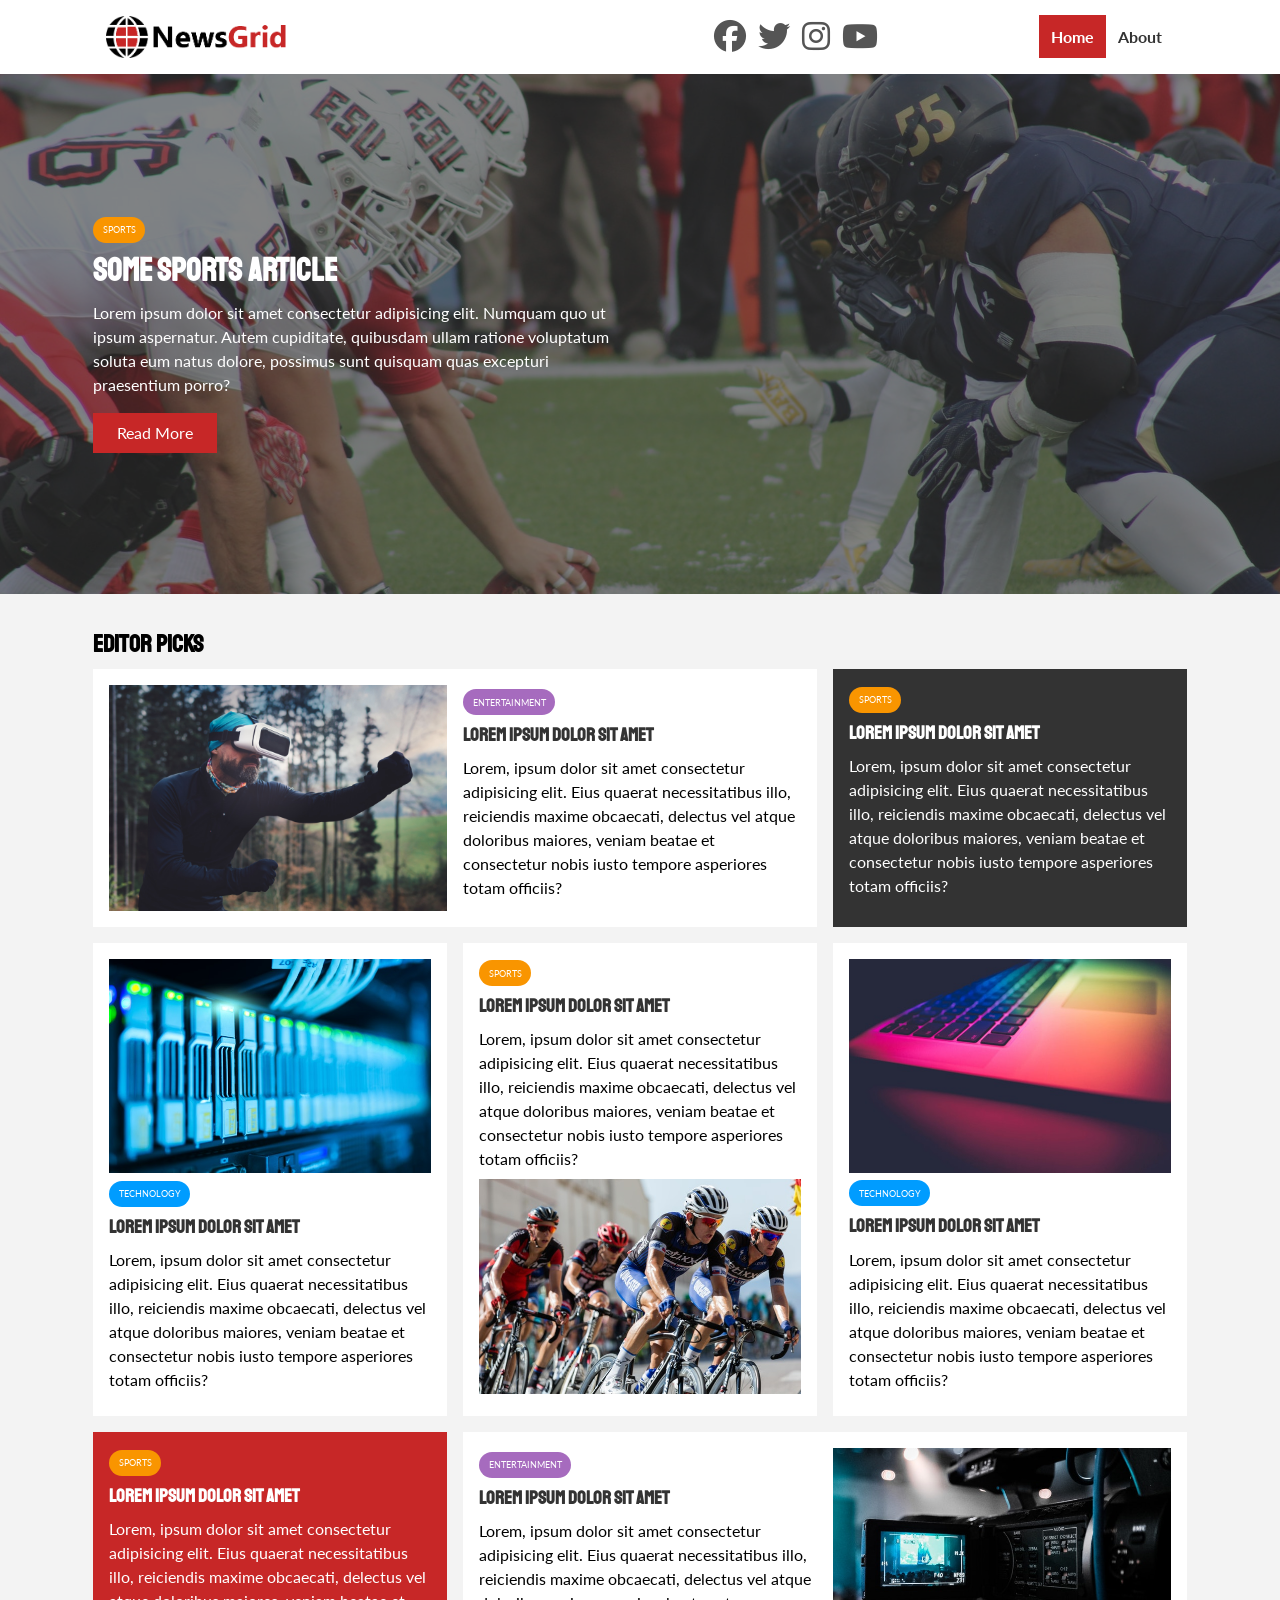
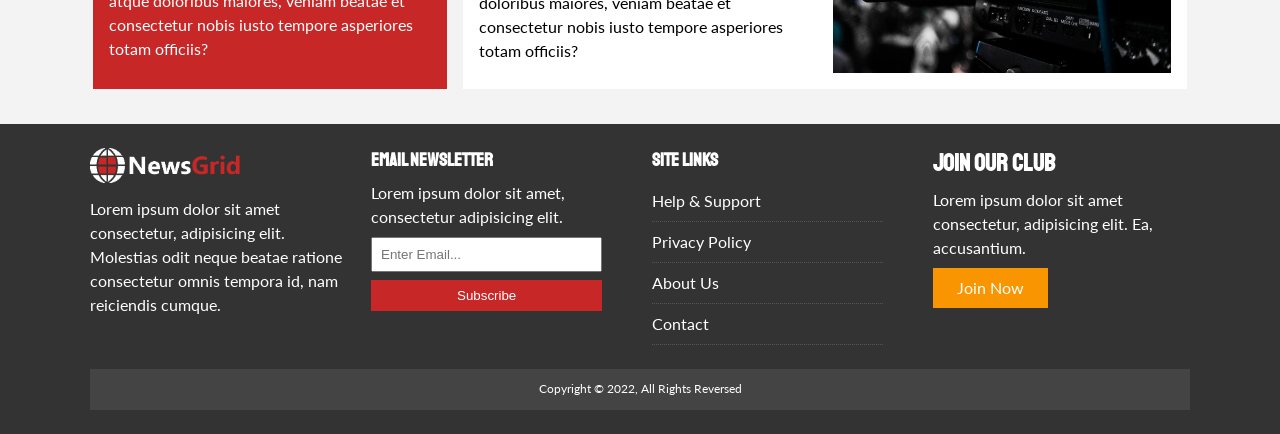
==== index.html @ e0f93d7c "upload" ====
<!DOCTYPE html>
<html lang="en">
<head>
  <meta charset="UTF-8">
  <meta http-equiv="X-UA-Compatible" content="IE=edge">
  <meta name="viewport" content="width=device-width, initial-scale=1.0">
  <link rel="stylesheet" href="https://cdnjs.cloudflare.com/ajax/libs/font-awesome/6.1.1/css/all.min.css" integrity="sha512-KfkfwYDsLkIlwQp6LFnl8zNdLGxu9YAA1QvwINks4PhcElQSvqcyVLLD9aMhXd13uQjoXtEKNosOWaZqXgel0g==" crossorigin="anonymous" referrerpolicy="no-referrer" />
  <link href="https://fonts.googleapis.com/css2?family=Lato:wght@400;700&family=Staatliches&display=swap" rel="stylesheet">
  <link rel="stylesheet" href="css/style.css"> 
  <link rel="stylesheet" media="screen and (max-width: 768px)" href="css/mobile.css">
  <link rel="shortcut icon" type="image/x-icon" href="favicon.ico">

  <title>NewsGrid</title>
</head>
<body>
  <!-- Nav: Main-Nav -->
  <nav id="main-nav">
    <div class="container">
      <img src="img/logo.png" alt="NewsGrid" class="logo">
      <div class="social">
        <a href="http://facebook.com" target="_blank"><i class="fab fa-facebook fa-2x"></i></a>
        <a href="http://twitter.com" target="_blank"><i class="fab fa-twitter fa-2x"></i></a>
        <a href="http://instagram.com" target="_blank"><i class="fab fa-instagram fa-2x"></i></a>
        <a href="http://youtube.com" target="_blank"><i class="fab fa-youtube fa-2x"></i></a>        
      </div>
        <ul>
          <li><a class="current" href="index.html">Home</a></li>
          <li><a href="about.html">About</a></li>
        </ul>    
    </div>
  </nav>

<!-- Header: Showcase -->
<header id="showcase">
  <div class="container">
    <div class="showcase-container">
      <div class="showcase-content">
        <div class="category category-sports">Sports</div>
        <h1>Some Sports Article</h1>
        <p>Lorem ipsum dolor sit amet consectetur adipisicing elit. Numquam quo ut ipsum aspernatur. Autem cupiditate, quibusdam ullam ratione voluptatum soluta eum natus dolore, possimus sunt quisquam quas excepturi praesentium porro?</p>
        <a href="article.html" class="btn btn-primary">Read More</a>
      </div>
    </div>
  </div>
</header>

<!-- Section: Home Articles -->
<section id="home-articles" class="py-2">
  <div class="container">
    <h2>Editor Picks</h2>
    <div class="articles-container">
      <article class="card">
        <img src="img/articles/ent1.jpg" alt="">
        <div>
          <div class="category category-ent">Entertainment</div>  
          <h3>
            <a href="article.html">Lorem ipsum dolor sit amet</a>
          </h3>  
          <p>Lorem, ipsum dolor sit amet consectetur adipisicing elit. Eius quaerat necessitatibus illo, reiciendis maxime obcaecati, delectus vel atque doloribus maiores, veniam beatae et consectetur nobis iusto tempore asperiores totam officiis?</p>
        </div>
      </article>
      <article class="card bg-dark">
          <div class="category category-sports">Sports</div>  
          <h3>
            <a href="article.html">Lorem ipsum dolor sit amet</a>
          </h3>  
          <p>Lorem, ipsum dolor sit amet consectetur adipisicing elit. Eius quaerat necessitatibus illo, reiciendis maxime obcaecati, delectus vel atque doloribus maiores, veniam beatae et consectetur nobis iusto tempore asperiores totam officiis?</p>
      </article>
      <article class="card">
        <img src="img/articles/tech1.jpg" alt="">
        <div class="category category-tech">Technology</div>  
        <h3>
          <a href="article.html">Lorem ipsum dolor sit amet</a>
        </h3>  
        <p>Lorem, ipsum dolor sit amet consectetur adipisicing elit. Eius quaerat necessitatibus illo, reiciendis maxime obcaecati, delectus vel atque doloribus maiores, veniam beatae et consectetur nobis iusto tempore asperiores totam officiis?</p>
      </article>
      <article class="card">
        <div class="category category-sports">Sports</div>  
        <h3>
          <a href="article.html">Lorem ipsum dolor sit amet</a>
        </h3>  
        <p>Lorem, ipsum dolor sit amet consectetur adipisicing elit. Eius quaerat necessitatibus illo, reiciendis maxime obcaecati, delectus vel atque doloribus maiores, veniam beatae et consectetur nobis iusto tempore asperiores totam officiis?</p>
        <img src="img/articles/sports1.jpg" alt="">
      </article>
      <article class="card">
        <img src="img/articles/tech2.jpg" alt="">
        <div class="category category-tech">Technology</div>  
        <h3>
          <a href="article.html">Lorem ipsum dolor sit amet</a>
        </h3>  
        <p>Lorem, ipsum dolor sit amet consectetur adipisicing elit. Eius quaerat necessitatibus illo, reiciendis maxime obcaecati, delectus vel atque doloribus maiores, veniam beatae et consectetur nobis iusto tempore asperiores totam officiis?</p>
      </article>
      <article class="card bg-primary">
        <div class="category category-sports">Sports</div>  
        <h3>
          <a href="article.html">Lorem ipsum dolor sit amet</a>
        </h3>  
        <p>Lorem, ipsum dolor sit amet consectetur adipisicing elit. Eius quaerat necessitatibus illo, reiciendis maxime obcaecati, delectus vel atque doloribus maiores, veniam beatae et consectetur nobis iusto tempore asperiores totam officiis?</p>
      </article>
      <article class="card">
        <div>
          <div class="category category-ent">Entertainment</div>  
          <h3>
            <a href="article.html">Lorem ipsum dolor sit amet</a>
          </h3>  
          <p>Lorem, ipsum dolor sit amet consectetur adipisicing elit. Eius quaerat necessitatibus illo, reiciendis maxime obcaecati, delectus vel atque doloribus maiores, veniam beatae et consectetur nobis iusto tempore asperiores totam officiis?</p>
        </div>
        <img src="img/articles/ent2.jpg" alt="">
      </article>
    </div>
  </div>
</section>

<!-- Footer -->
<footer id="main-footer">
 <div class="container footer-container">
    <div>
      <img src="img/logo_light.png" alt="News">
      <p>Lorem ipsum dolor sit amet consectetur, adipisicing elit. Molestias odit neque beatae ratione consectetur omnis tempora id, nam reiciendis cumque.</p>
    </div>
    <div>
      <h3>Email Newsletter</h3>
        <p>Lorem ipsum dolor sit amet, consectetur adipisicing elit.</p>
        <form>
          <input type="email" placeholder="Enter Email...">
          <input type="submit" value="Subscribe" class="btn primary">
        </form>
      </div>
    <div>
      <h3>Site Links</h3>
      <ul class="list">
        <li><a href="#">Help & Support</a></li>
        <li><a href="#">Privacy Policy</a></li>
        <li><a href="#">About Us</a></li>
        <li><a href="#">Contact</a></li>
      </ul>
    </div>
    <div>
      <h2>Join Our Club</h2>
      <p>Lorem ipsum dolor sit amet consectetur, adipisicing elit. Ea, accusantium.</p>
      <a href="#" class="btn btn-secondary">Join Now</a>
    </div>
    <div>
      <p>
        Copyright &copy; 2022, All Rights Reversed
      </p>
    </div>
 </div>
</footer>
</body>
</html>
---- css/style.css ----
:root {
  --primary-color: #c72727;
  --secondary-color: #f99500;
  --light-color: #f3f3f3;
  --dark-color: #333;
  --max-width: 1100px;
}

.category {
  --sports-color: #f99500;
  --ent-color: #a66bbe;
  --tech-color: #009cff;
}

* {
  box-sizing: border-box;
  padding: 0;
  margin: 0;
}

body {
  font-family: 'Lato', sans-serif;
  line-height: 1.5;
  background: var(--light-color);
}

a {
  color: #333;
  text-decoration: none;
}

ul {
  list-style: none;
}

p {
  margin: 0.5rem 0;
}

img {
  width: 100%;
}

h1, h2, h3, h4, h5, h6 {
  font-family: 'Staatliches', cursive;
  margin-bottom: .55rem;
  line-height: 1.3;
}

/* Utility */
.container {
  max-width: var(--max-width);
  margin: auto;
  padding: 0.2rem;
  overflow: hidden;
}

.category {
  display: inline-block;
  color: #fff;
  font-size: 0.55rem;
  text-transform: uppercase;
  padding: 0.4rem 0.6rem;
  border-radius: 15px;
  margin-bottom: 0.5rem;
}

.category-sports { background: var(--sports-color) }
.category-ent { background: var(--ent-color) }
.category-tech { background: var(--tech-color) }

.btn {
  display: inline-block;
  border: none;
  background: var(--primary-color);
  color: #fff;
  padding: 0.5rem 1.5rem;
}

.btn-light { background: var(--lighy-color) }
.btn-primary { background: var(--primary-color) }
.btn-secondary { background: var(--secondary-color) }

.btn-block {
  display: block;
  width: 100%;
  text-align: center;
}

.btn:hover {
  opacity: 0.9;
}

.card {
  background: #fff;
  padding: 1rem;
}

.bg-primary { 
  background: var(--primary-color);
  color: #fff;
}

.bg-secondary { 
  background: var(--secondary-color);
  color: #fff;
}

.bg-dark { 
  background: var(--dark-color);
  color: #fff;
}

.bg-dark h1, 
.bg-dark h2, 
.bg-dark h3,
.bg-dark a,
.bg-primary h1, 
.bg-primary h2, 
.bg-primary h3,
.bg-primary a,
.bg-secondary h1, 
.bg-secondary h2, 
.bg-secondary h3,
.bg-secondary a {
  color: #fff;
}

.py-1 { padding: 1.5rem 0 }
.py-2 { padding: 2rem 0 }
.py-3 { padding: 3rem 0 }
.p-1 { padding: 1.5rem }
.p-2 { padding: 2rem }
.p-3 { padding: 3rem 0 }

.l-heading {
  font-size: 3rem;
}

.list li {
  padding: 0.5rem 0;
  border-bottom: 1px dotted #555;
  width: 90%;
}

small {
  text-align: center;
}

.list li a:hover {
  color: var(--primary-color) !important;
}

/* Inner page grid container */
.page-container {
  display: grid;
  grid-template-columns: 5fr 2fr;
  margin: 2rem 0;
  grid-gap: 1.5rem;
}

.page-container > *:first-child {
  grid-row: 1 / span 3;
}

  /* Navigation*/
#main-nav {
  background: #fff;
  position: sticky;
  z-index: 2;
  top: 0;
}

#main-nav .container {
  display: grid;
  grid-template-columns: 5fr 3fr 2fr;
  padding: 1rem;
  align-items: center;
}

#main-nav .logo {
  width: 180px;
}

#main-nav ul {
  justify-self: end;
  display: flex;
  align-items: center;
}

#main-nav ul li a {
  padding: 0.75rem;
  font-weight: bold;
}

#main-nav ul li a.current {
  background: var(--primary-color);
  color: #fff;
}

#main-nav ul li a:hover {
  background: var(--light-color);
  color: var(--dark-color);
}

#main-nav .social {
  justify-self: center;
}

#main-nav .social i {
  color: #555;
  margin-right: 0.5rem;
}

/* Showcase */
#showcase {
  color: #fff; 
  background: #333;
  padding: 2rem;
  position: relative;
}

#showcase:before {
  content: '';
  background: url('../img/featured.jpg') no-repeat center center/cover;
  position: absolute;
  top: 0;
  left: 0;
  width: 100%;
  height: 100%;
  opacity: 0.4;
}

#showcase .showcase-container {
  display: grid;
  grid-template-columns: repeat(2, 1fr);
  justify-content: center;
  align-items: center;
  height: 50vh;  
}

#showcase .showcase-content {
  z-index: 1;
}

#showcase .showcase-content p {
  margin-bottom: 1rem;
}

/* Home Articles */
#home-articles .articles-container{
  display: grid;
  grid-template-columns: repeat(3, 1fr);
  grid-gap: 1rem;
}

#home-articles .articles-container .card:first-child,
#home-articles .articles-container .card:last-child  {
  display: grid;
  grid-template-columns: repeat(2, 1fr);
  grid-gap: 1rem;
  grid-column: 1 / span 2;
  align-items: center;
}

#home-articles .articles-container .card:last-child {
  grid-column: 2 / span 2;
}

#article .meta {
  display: flex;
  justify-content: space-between;
  align-items: center;
  background: #eee;
  padding: 0.5rem;
}

#article .meta .category {
  margin-top: 0.4rem;
}

/* Footer */
#main-footer {
  background: var(--dark-color);
  color: #fff;
}

#main-footer img {
  width: 150px;
}

#main-footer a {
  color: #fff;
}

#main-footer .footer-container {
  display: grid;
  grid-template-columns: repeat(4, 1fr);
  grid-gap: 1.5rem;
  padding: 1.5rem 0;
}

#main-footer .footer-container > *:last-child {
  background: #444;
  grid-column: 1 / span 4;
  text-align: center;
  padding: 0.2rem;
  font-size: 0.75rem;
}

#main-footer .footer-container input[type='email'] {
  width: 90%;
  padding: 0.5rem;
  margin-bottom: 0.5rem;
}

#main-footer .footer-container input[type='submit'] {
  width: 90%;
}
---- css/mobile.css ----
@media (max-width: 768px) { /* tablet */
    #main-nav .social {
      display: none;
    }

    #main-nav .container {
      grid-template-columns: 1fr;
      grid-gap: 1.2rem;
    }

    #main-nav ul, 
    #main-nav .logo {
      justify-self: center;
    }

    #main-nav ul li a {
      padding: 0.5rem;
    }

    #home-articles .articles-container .card:first-child {
      display: block;
    }

    #home-articles {
      padding: 0.5rem;
    }

    #home-articles .articles-container { 
      grid-template-columns: repeat(2, 1fr);
    }
    
    #home-articles .articles-container .card:first-child,
    #home-articles .articles-container .card:last-child  {
  grid-template-columns: 1fr;
  grid-column: 1;
  }

  #main-footer .footer-container {
    padding: 0 1rem;
  } 
}

@media (max-width: 600px) { /* Smartphone */ 
  /* Stack Grid Items */
  #showcase .showcase-container, 
  #home-articles .articles-container,
  #main-footer .footer-container {
    grid-template-columns: 1fr;
  }

  #main-footer .footer-container > *:last-child {
    grid-column: 1;
  }

  #main-footer .footer-container > *:first-child,
  #main-footer .footer-container > *:nth-child(2) {
    border-bottom: #444 dotted 1px;
    padding: 2rem 1rem;
  } 

  #main-footer .footer-container input[type='email'] {
    width: 100%;
  }
  
  #main-footer .footer-container input[type='submit'] {
    width: 100%;
  }

  .list li {
    width: 100%;
  }

  .page-container {
    grid-template-columns: 1fr;
    text-align: center;
  }

  .page-container > *:first-child {
    grid-row: 1;
  }

  .l-heading {
    font-size: 2rem;
  }
}
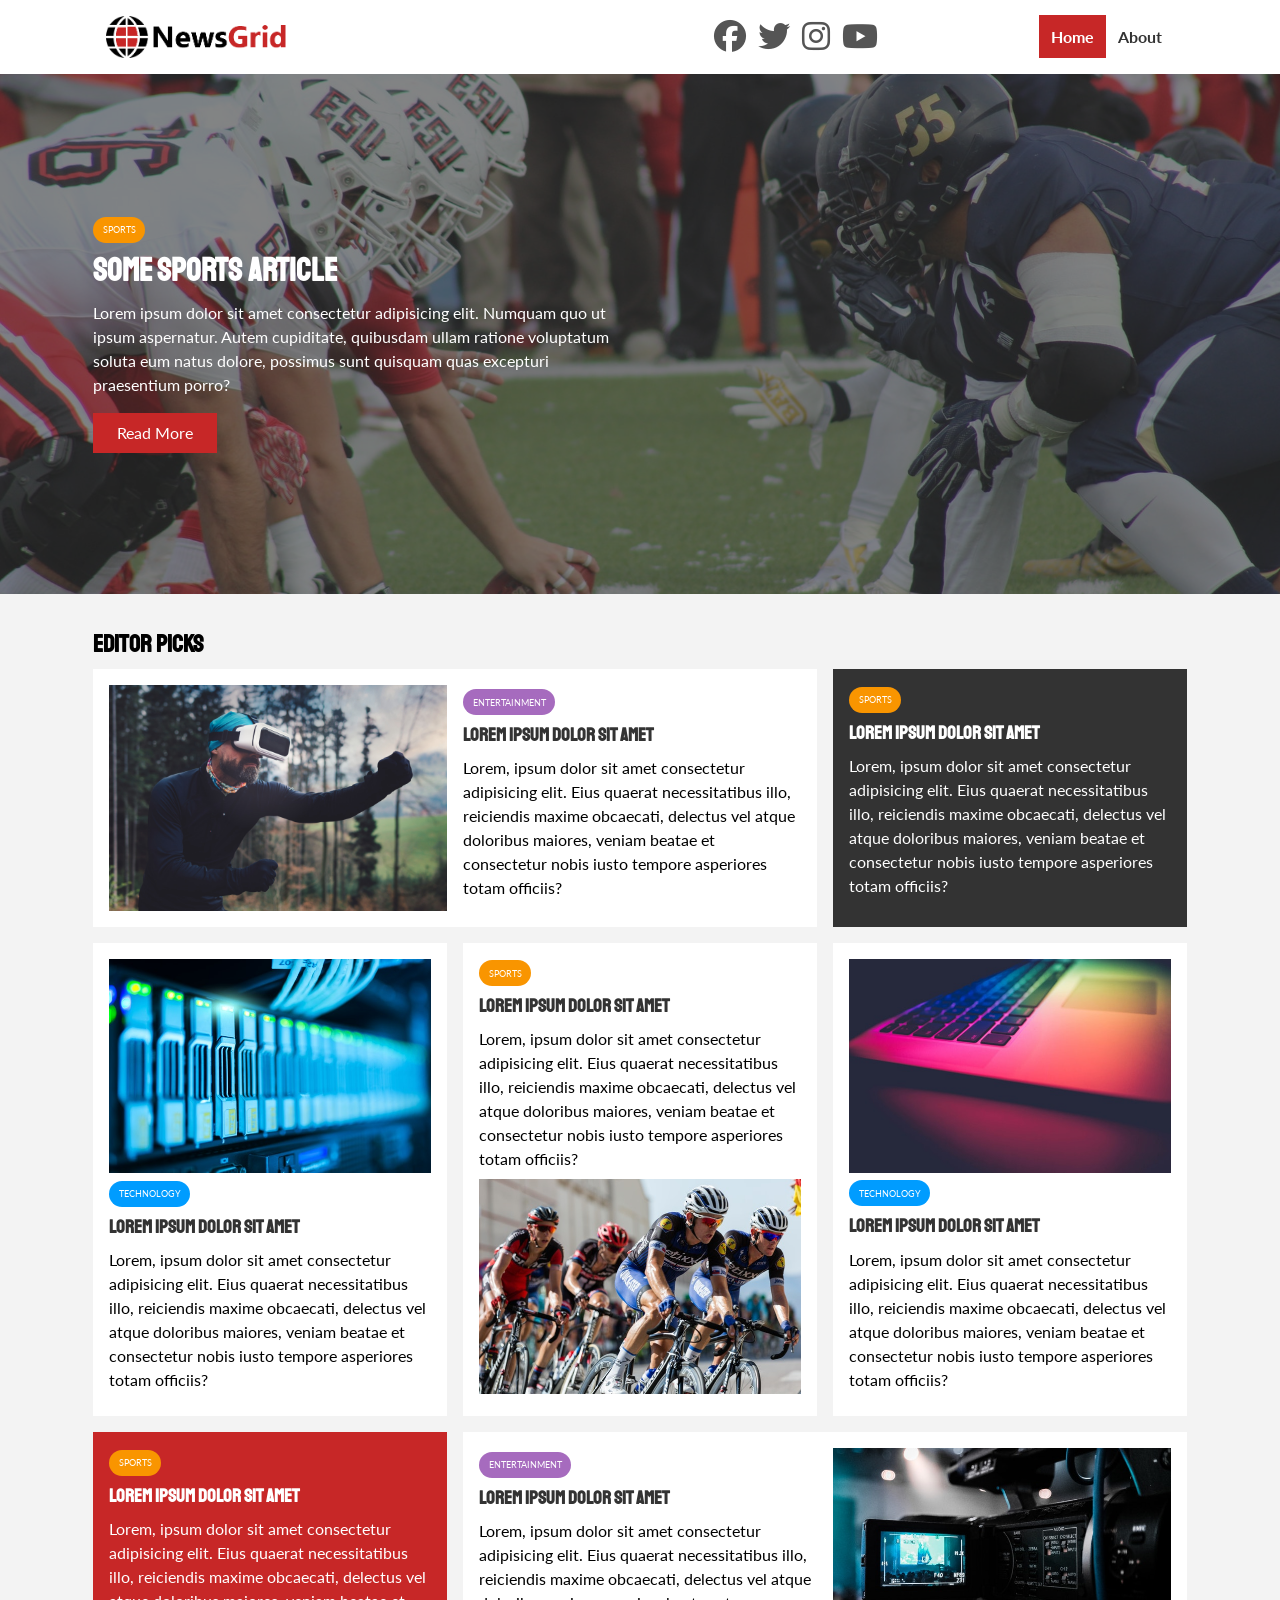
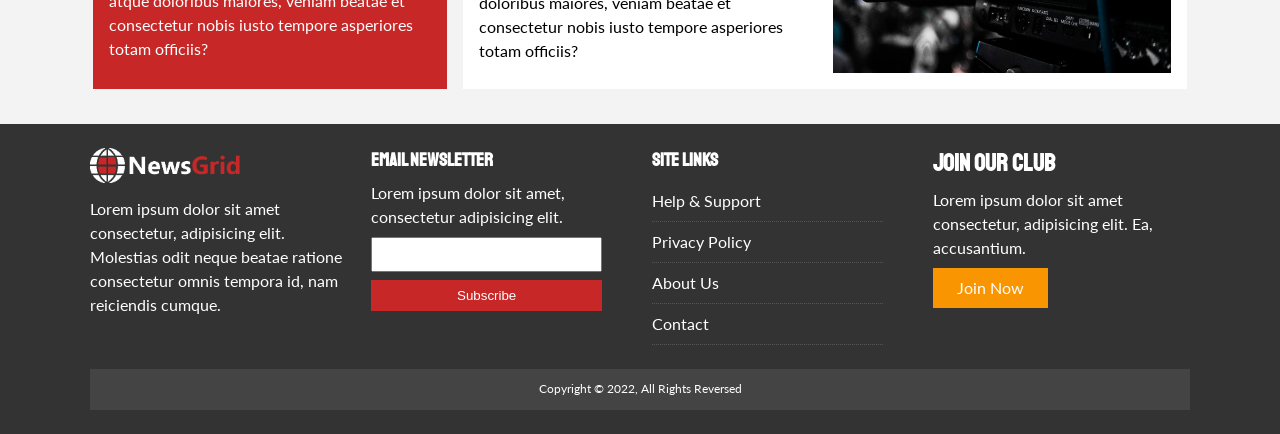
==== commit 4b5691e7: "update" ====
--- a/index.html
+++ b/index.html
@@ -121,8 +121,8 @@
     <div>
       <h3>Email Newsletter</h3>
         <p>Lorem ipsum dolor sit amet, consectetur adipisicing elit.</p>
-        <form>
-          <input type="email" placeholder="Enter Email...">
+        <form name="contact" method="POST" data-netlify="true">
+          <input type="email" name="email">
           <input type="submit" value="Subscribe" class="btn primary">
         </form>
       </div>
